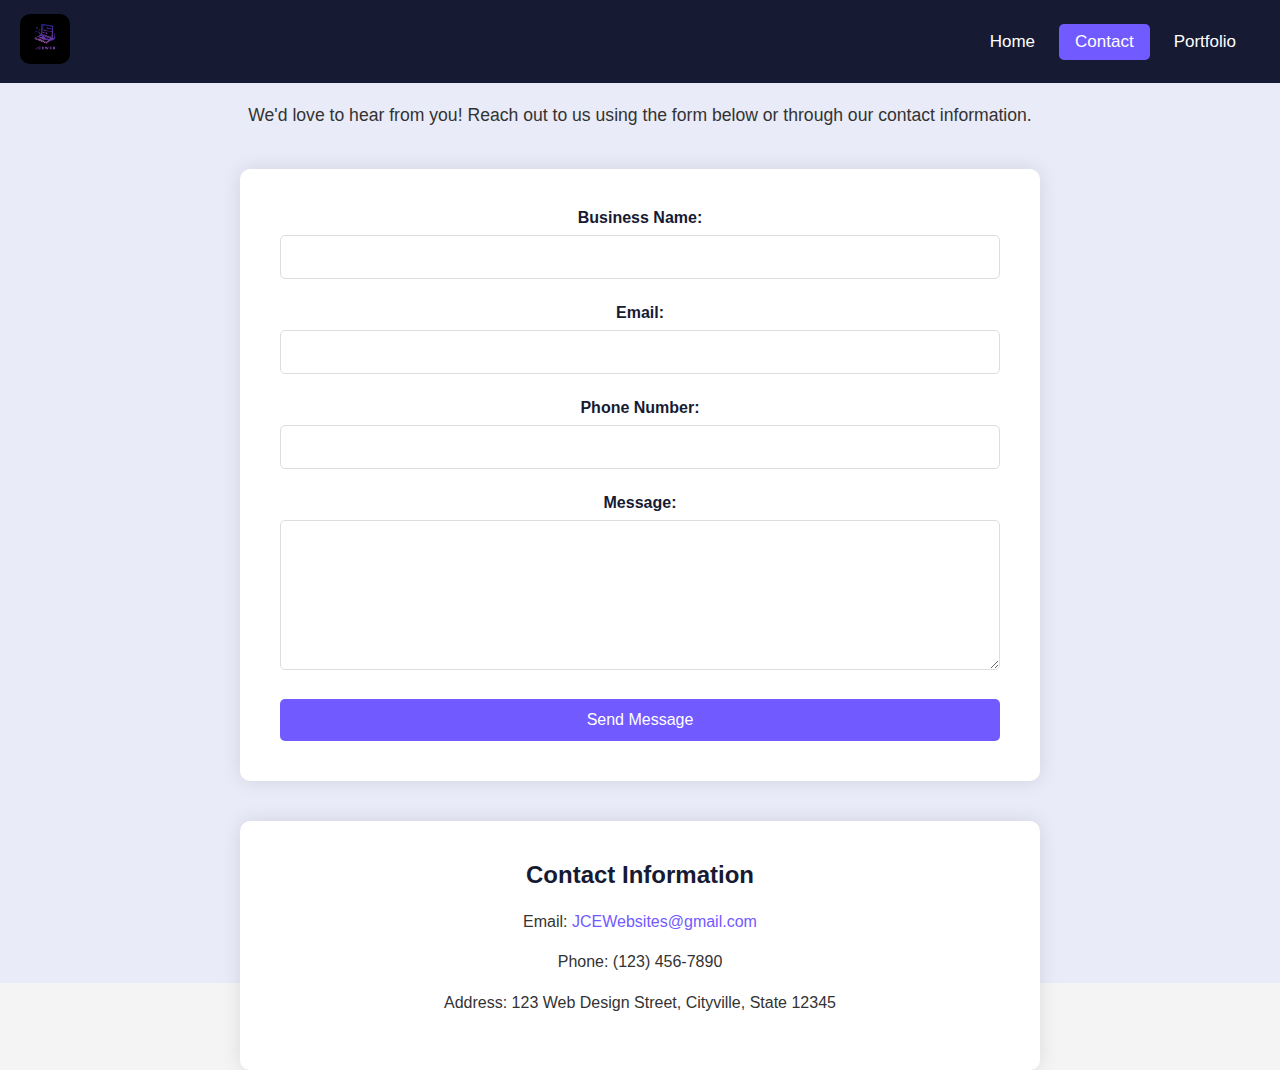
==== contact.html @ e1bae3a4 "Add files via upload" ====
<!DOCTYPE html>
<html lang="en">
<head>
  <meta charset="UTF-8">
  <meta name="viewport" content="width=device-width, initial-scale=1.0">
  <link rel="stylesheet" href="styles.css">
  <link rel="preconnect" href="https://fonts.googleapis.com">
  <link rel="preconnect" href="https://fonts.gstatic.com" crossorigin>
  <link href="https://fonts.googleapis.com/css2?family=Dancing+Script:wght@400..700&display=swap" rel="stylesheet">
  <title>Contact Us - JCEWeb</title>
</head>
<body>
  <div class="navbar" id="myNavbar">
    <a href="index.html" class="logo"><img src="logo.jpeg" alt="JCEWeb Logo"></a>
    <div class="nav-items">
      <a href="index.html">Home</a>
      <a href="contact.html" class="active">Contact</a>
      <a href="portfolio.html">Portfolio</a>
    </div>
    <a href="javascript:void(0);" class="icon" onclick="toggleNavbar()">
      &#9776;
    </a>
  </div>

  <div class="dropdown-content" id="dropdownContent">
    <a href="index.html">Home</a>
    <a href="contact.html" class="active">Contact</a>
    <a href="portfolio.html">Portfolio</a>
  </div>

  <section class="contact-page">
    <div class="content">
      <h1>Contact Us</h1>
      <p>We'd love to hear from you! Reach out to us using the form below or through our contact information.</p>
      
      <form class="contact-form" action="https://api.web3forms.com/submit" method="POST">
        <input type="hidden" name="access_key" value="a967bba9-4274-4d03-9307-8c45d96ecc7a">
        
        <div class="form-group">
          <label for="name">Business Name:</label>
          <input type="text" id="name" name="name" required>
        </div>
        
        <div class="form-group">
          <label for="email">Email:</label>
          <input type="email" id="email" name="email" required>
        </div>
        
        <div class="form-group">
          <label for="phone">Phone Number:</label>
          <input type="phone" id="phone" name="phone">
        </div>
        
        <div class="form-group">
          <label for="message">Message:</label>
          <textarea id="message" name="message" rows="4" required></textarea>
        </div>
        
        <button type="submit" class="cta">Send Message</button>
      </form>
  
      <div class="contact-info">
        <h2>Contact Information</h2>
        <p>Email: <a href="mailto:JCEWebsites@gmail.com">JCEWebsites@gmail.com</a></p>
        <p>Phone: (123) 456-7890</p>
        <p>Address: 123 Web Design Street, Cityville, State 12345</p>
      </div>
    </div>
  </section>
  
  <script>
    function toggleNavbar() {
      var x = document.getElementById("dropdownContent");
      if (x.style.maxHeight) {
        x.style.maxHeight = null;
      } else {
        x.style.maxHeight = x.scrollHeight + "px";
      }
    }
  </script>
</body>
</html>
---- styles.css ----
* {
	box-sizing: border-box;
	margin: 0;
	padding: 0;
  }
  
  body {
	font-family: Arial, sans-serif;
	background-color: #f4f4f4;
	color: #000;
	overflow-x: hidden;
  }
  
  .navbar {
	overflow: hidden;
	background-color: rgb(22, 27, 51);
	padding: 14px 20px;
	position: relative;
	z-index: 1;
	display: flex;
	justify-content: space-between;
	align-items: center;
  }
  
  .navbar .nav-items {
	display: flex;
  }
  
  .navbar a {
	color: #fff;
	text-align: center;
	padding: 14px 16px;
	text-decoration: none;
	font-size: 17px;
	transition: background-color 0.3s ease, color 0.3s ease;
	border-radius: 5px;  /* Add this line */
  }
  
  .navbar a:hover:not(.logo) {
	background-color: #ddd;
	color: black;
	border-radius: 5px;  /* Add this line */
  }
  
  .navbar a.active {
	background-color: rgb(113, 90, 255);
	color: white;
	border-radius: 5px;  /* Add this line */
  }
  
  .navbar a.logo {
	padding: 0;
  }
  
  .navbar a.logo img {
	width: 50px;
	height: 50px;
	border-radius: 10px;
  }
  
  .navbar a.icon {
	display: none;
  }
  
  .dropdown-content {
	display: none;
	background-color: rgb(22, 27, 51);
	width: 100%;
	overflow: hidden;
	transition: max-height 0.3s ease-out;
  }
  
  .dropdown-content a {
	float: none;
	color: #fff;
	padding: 12px 16px;
	text-decoration: none;
	display: block;
	text-align: left;
  }
  
  .dropdown-content a:hover {
	background-color: #ddd;
	color: black;
  }
  
  @media screen and (max-width: 650px) {
	.navbar a:not(.logo) {
	  display: none;
	}
  
	.navbar a.icon {
	  float: right;
	  display: block;
	}
  
	.navbar .logo {
	  float: left;
	}
  
	.dropdown-content {
	  display: block;
	  max-height: 0;
	}
  
	.dropdown-content a {
	  padding: 20px 16px; /* Increased spacing for mobile */
	}
  }
  
  @media screen and (min-width: 651px) {
	.navbar .nav-items a {
	  padding: 8px 16px; /* Reduced spacing for desktop */
	  margin-right: 8px; /* Slight distance between items */
	}
  
	.dropdown-content a {
	  padding: 8px 16px; /* Reduced spacing for desktop */
	  text-align: left;  /* Align items to the left */
	}
  }
  
  section {
	display: flex;
	justify-content: center;
	align-items: center;
	height: 100vh;
	padding: 20px;
	color: #000;
	text-align: center;
  }
  
  .introduction {
	background-color: rgb(254, 255, 254);
  }
  
  .hero {
	background-color: rgb(233, 235, 248);
  }
  
  .services-overview {
	background-color: rgb(254, 255, 254);
  }
  
  .portfolio-highlights {
	background-color: rgb(233, 235, 248);
  }
  
  .client-testimonials {
	background-color: rgb(254, 255, 254);
  }
  
  .hero .content {
	text-align: center;
  }
  
  .hero .cta {
	display: inline-block;
	padding: 10px 20px;
	margin-top: 20px;
	background-color: rgb(113, 90, 255);
	color: white;
	text-decoration: none;
	border-radius: 5px;
	transition: background-color 0.3s ease;
  }
  
  .hero .cta:hover {
	background-color: #028a50;
  }
  
  .services-overview ul {
	list-style: none;
	padding: 0;
  }
  
  .services-overview ul li {
	background: url('checkmark.png') no-repeat left center;
	background-size: 20px 20px;
	padding-left: 30px;
	margin-bottom: 10px;
  }
  
  .contact {
	padding: 20px;
	max-width: 800px;
	margin: 20px auto;
	background-color: rgb(254, 255, 254);
	box-shadow: 0 2px 4px rgba(0, 0, 0, 0.1);
  }
  
  .contact h2 {
	border-bottom: 2px solid rgb(113, 90, 255);
	padding-bottom: 10px;
  }
  
  .contact p {
	font-size: 1.1em;
  }
  
  .contact a {
	color: rgb(113, 90, 255);
	text-decoration: none;
  }
  
  .contact a:hover {
	text-decoration: underline;
  }
  
  /* Responsive Styles */
  @media (max-width: 768px) {
	.topnav a {
	  display: none;
	}
  
	.topnav a.icon {
	  display: block;
	  position: absolute;
	  right: 0;
	  top: 0;
	}
  
	.topnav.responsive {
	  position: relative;
	}
  
	.topnav.responsive a.icon {
	  position: relative;
	}
  
	.topnav.responsive a {
	  float: none;
	  display: block;
	  text-align: left;
	}
  
	.topnav.responsive .logo {
	  float: none;
	}
  
	.heading h1 {
	  font-size: 2em;
	}
  
	.heading h3 {
	  font-size: 1em;
	}
  
	.services, .contact {
	  padding: 10px;
	}
  
	.services ul li {
	  background-size: 15px 15px;
	  padding-left: 25px;
	}
  }

  .portfolio {
	display: flex;
	flex-direction: column;
	align-items: center;
	padding: 20px;
  }
  
  .portfolio h1 {
	text-align: center;
	margin-bottom: 20px;
	font-size: clamp(1.5rem, 5vw, 2.5rem);
	color: rgb(22, 27, 51);
  }
  
  .portfolio-container {
	display: flex;
	flex-wrap: wrap;
	justify-content: center;
	gap: 20px;
	padding: 20px;
  }
  
  .portfolio-item {
	width: calc(100% / 3 - 40px); /* Adjusted width to be responsive */
	height: 200px; /* Fixed height */
	overflow: hidden;
	border-radius: 10px;
	position: relative;
	transition: all 0.3s ease;
  }
  
  .portfolio-item img {
	width: 100%;
	height: 100%;
	object-fit: cover;
	transition: all 0.3s ease;
  }
  
  .portfolio-item:hover {
	transform: scale(1.05);
	box-shadow: 0 0 20px rgba(113, 90, 255, 0.5);
  }
  
  .portfolio-item:hover img {
	filter: brightness(0.7);
  }
  
  .portfolio-item::after {
	content: attr(data-title);
	position: absolute;
	bottom: 0;
	left: 0;
	width: 100%;
	padding: 10px;
	background-color: rgba(22, 27, 51, 0.8);
	color: white;
	font-size: 16px;
	text-align: center;
	opacity: 0;
	transition: opacity 0.3s ease;
  }
  
  .portfolio-item:hover::after {
	opacity: 1;
  }
  
  /* Media Queries for Responsiveness */
  @media (max-width: 1024px) {
	.portfolio-item {
	  width: calc(50% - 40px); /* Adjusted width for tablets */
	}
  }
  
  @media (max-width: 768px) {
	.portfolio-item {
	  width: calc(100% - 40px); /* Adjusted width for mobile devices */
	}
  
	.portfolio h1 {
	  font-size: 2em;
	}
  }
  
  @media (max-width: 480px) {
	.portfolio h1 {
	  font-size: 1.5em;
	}
  }

  .contact-page {
	display: flex;
	flex-direction: column;
	background-color: rgb(233, 235, 248);
	padding: 60px 20px 40px; /* Added padding, including top padding for spacing from the navbar */
	box-sizing: border-box;
  }
  
  .contact-page .content {
	max-width: 800px;
	width: 100%;
	margin: auto; /* Center the content */
  }
  
  .contact-page h1 {
	font-size: clamp(2rem, 5vw, 3rem);
	color: rgb(22, 27, 51);
	margin-bottom: 30px;
	text-align: center;
  }
  
  .contact-page > .content > p {
	font-size: 1.1rem;
	line-height: 1.6;
	color: #333;
	margin-bottom: 40px;
	text-align: center;
  }
  
  .contact-form {
	background-color: white;
	padding: 40px;
	border-radius: 10px;
	box-shadow: 0 0 20px rgba(0, 0, 0, 0.1);
	margin-bottom: 40px;
  }
  
  .form-group {
	margin-bottom: 25px;
  }
  
  .form-group label {
	display: block;
	margin-bottom: 8px;
	color: rgb(22, 27, 51);
	font-weight: bold;
	font-size: 1rem;
  }
  
  .form-group input,
  .form-group textarea {
	width: 100%;
	padding: 12px;
	border: 1px solid #ddd;
	border-radius: 5px;
	font-size: 1rem;
	transition: border-color 0.3s ease;
  }
  
  .form-group input:focus,
  .form-group textarea:focus {
	outline: none;
	border-color: rgb(113, 90, 255);
  }
  
  .form-group textarea {
	height: 150px;
	resize: vertical;
  }
  
  .contact-form .cta {
	background-color: rgb(113, 90, 255);
	color: white;
	border: none;
	padding: 12px 24px;
	font-size: 1rem;
	border-radius: 5px;
	cursor: pointer;
	transition: background-color 0.3s ease;
	display: block;
	width: 100%;
	margin-top: 10px;
  }
  
  .contact-form .cta:hover {
	background-color: #5142b8;
  }
  
  .contact-info {
	background-color: white;
	padding: 40px;
	border-radius: 10px;
	box-shadow: 0 0 20px rgba(0, 0, 0, 0.1);
  }
  
  .contact-info h2 {
	color: rgb(22, 27, 51);
	margin-bottom: 20px;
	font-size: 1.5rem;
	text-align: center;
  }
  
  .contact-info p {
	margin-bottom: 15px;
	font-size: 1rem;
	line-height: 1.6;
	color: #333;
  }
  
  .contact-info a {
	color: rgb(113, 90, 255);
	text-decoration: none;
	transition: color 0.3s ease;
  }
  
  .contact-info a:hover {
	color: #5142b8;
	text-decoration: underline;
  }
  
  @media (max-width: 768px) {
	.contact-page {
	  padding: 40px 20px; /* Reduced padding for smaller screens */
	}
  
	.contact-form,
	.contact-info {
	  padding: 30px; /* Adjusted padding for smaller screens */
	}
  
	.contact-page h1 {
	  font-size: 2rem;
	  margin-bottom: 20px;
	}
  
	.contact-page > .content > p {
	  font-size: 1rem;
	  margin-bottom: 30px;
	}
  
	.form-group {
	  margin-bottom: 20px;
	}
  
	.contact-info h2 {
	  font-size: 1.3rem;
	}
  }
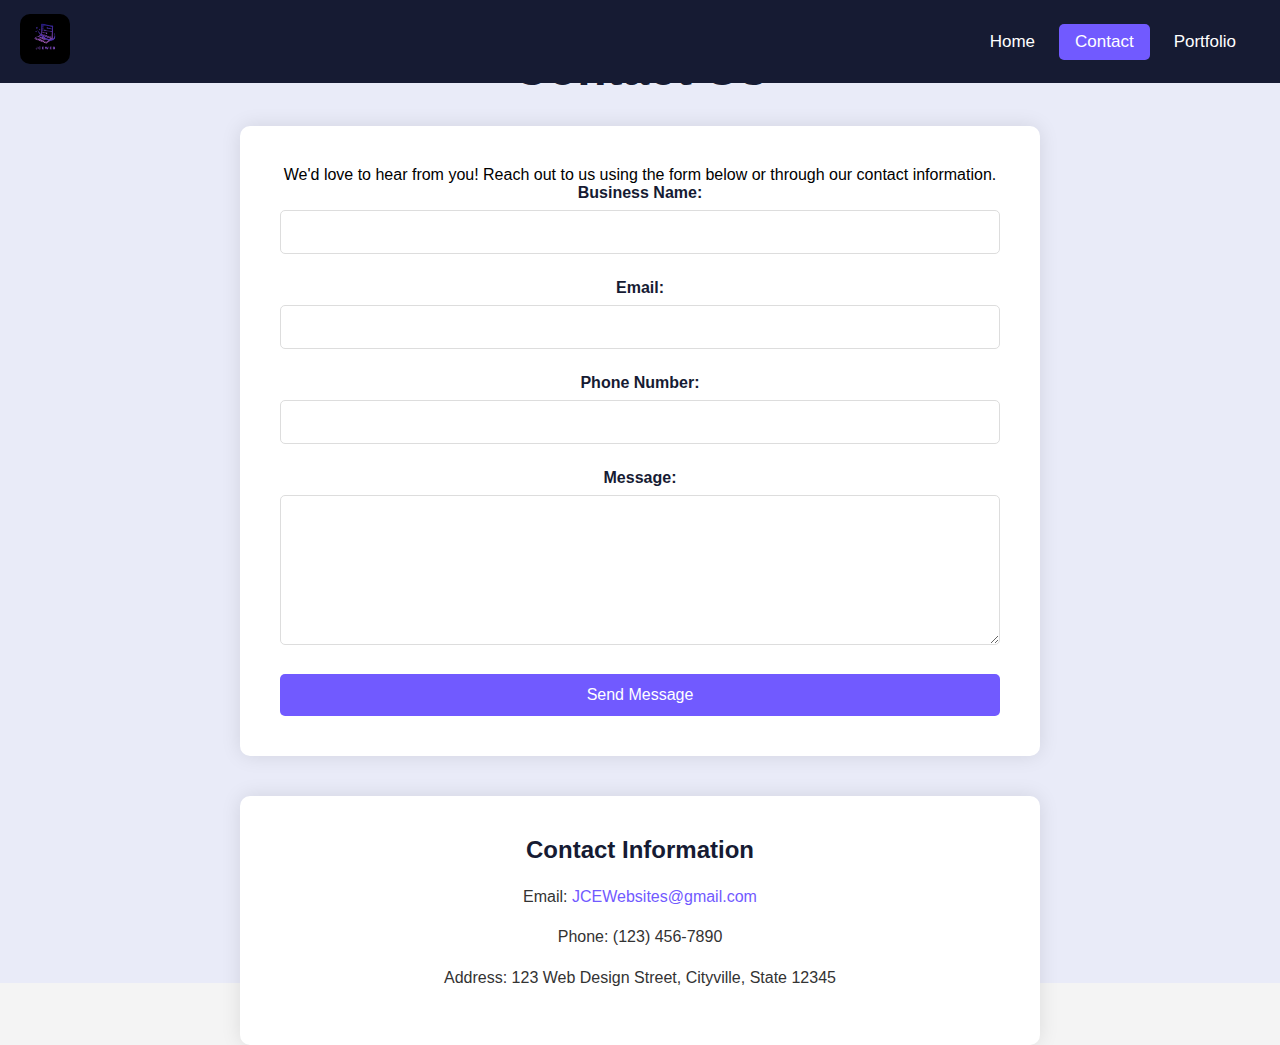
==== commit 1f41d4ff: "Update contact.html" ====
--- a/contact.html
+++ b/contact.html
@@ -31,11 +31,11 @@
   <section class="contact-page">
     <div class="content">
       <h1>Contact Us</h1>
-      <p>We'd love to hear from you! Reach out to us using the form below or through our contact information.</p>
+      
       
       <form class="contact-form" action="https://api.web3forms.com/submit" method="POST">
         <input type="hidden" name="access_key" value="a967bba9-4274-4d03-9307-8c45d96ecc7a">
-        
+        <p>We'd love to hear from you! Reach out to us using the form below or through our contact information.</p>
         <div class="form-group">
           <label for="name">Business Name:</label>
           <input type="text" id="name" name="name" required>
@@ -79,4 +79,4 @@
     }
   </script>
 </body>
-</html>+</html>
--- a/styles.css
+++ b/styles.css
@@ -10,6 +10,7 @@
 	color: #000;
 	overflow-x: hidden;
   }
+
   
   .navbar {
 	overflow: hidden;
@@ -132,6 +133,7 @@
   
   .introduction {
 	background-color: rgb(254, 255, 254);
+	color: red;
   }
   
   .hero {
@@ -151,7 +153,7 @@
   }
   
   .hero .content {
-	text-align: center;
+	text-align: left;
   }
   
   .hero .cta {
@@ -494,4 +496,4 @@
 	}
   }
   
-  +  
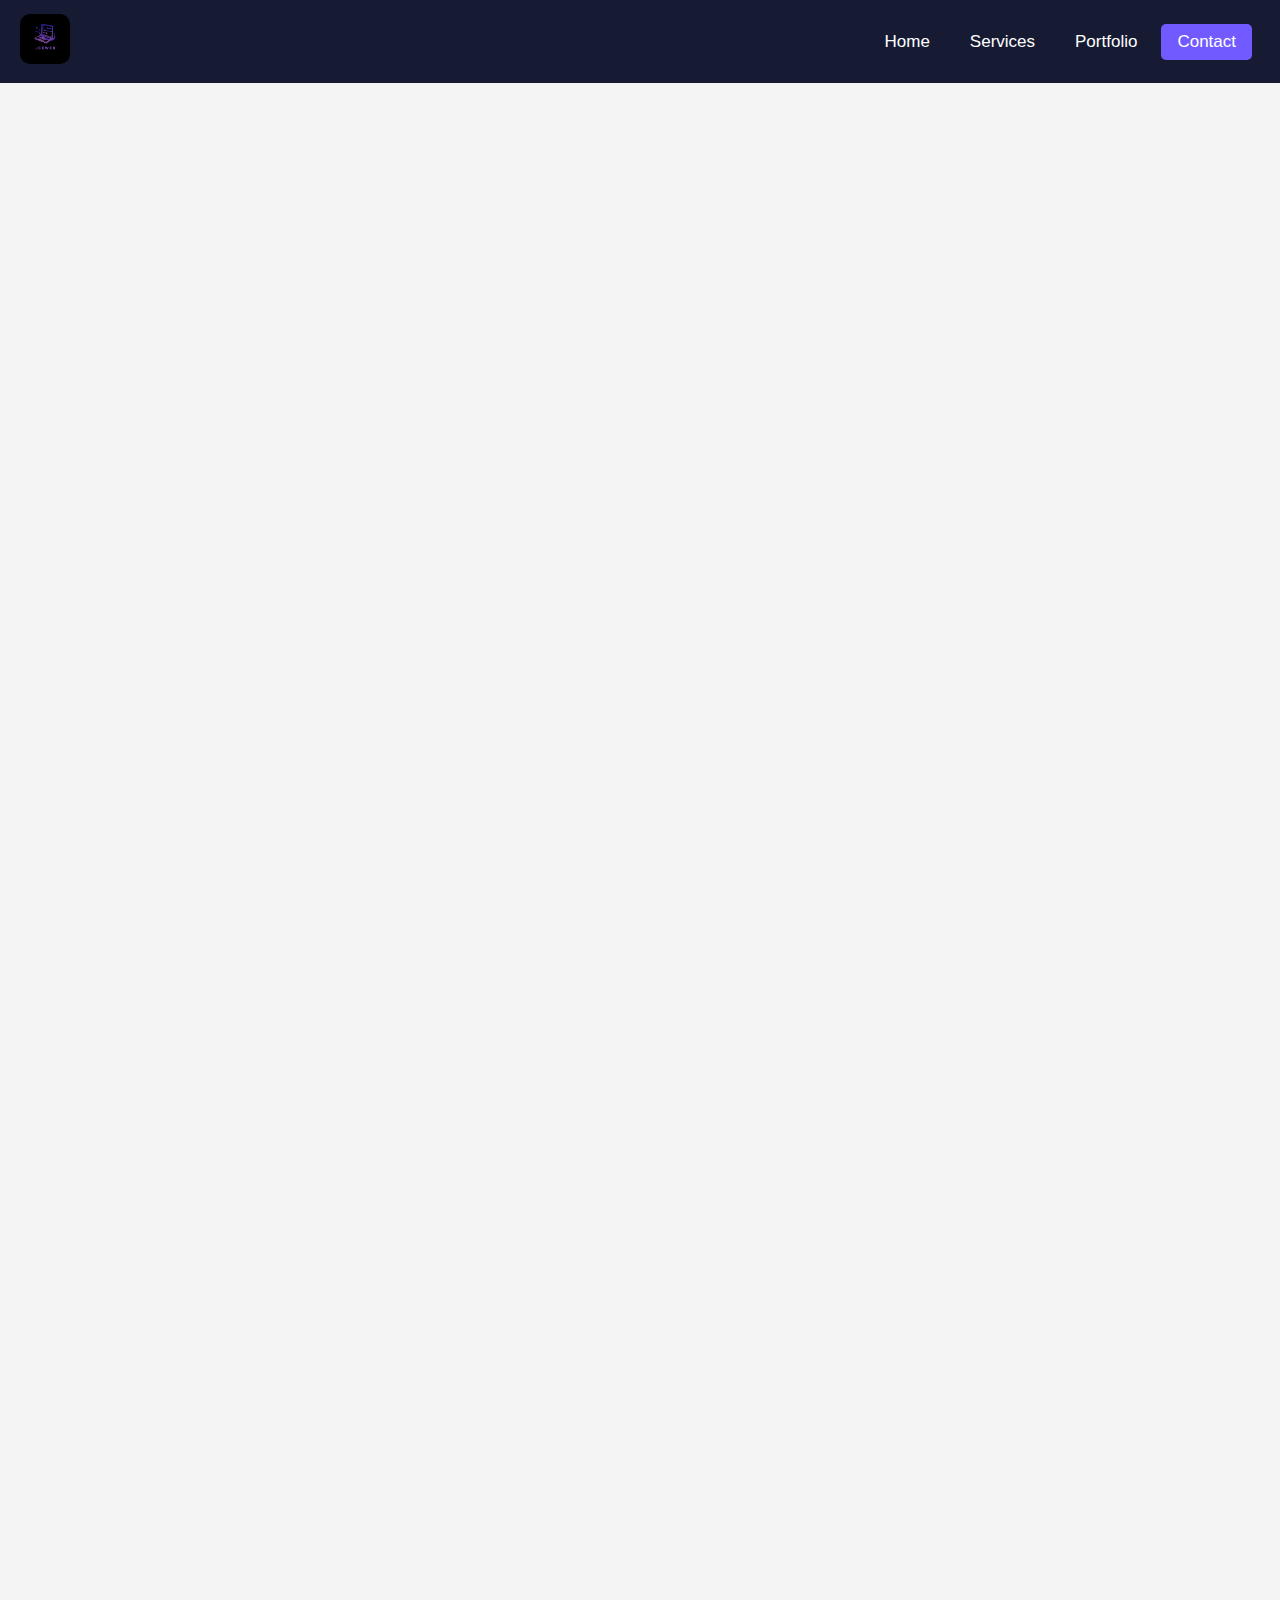
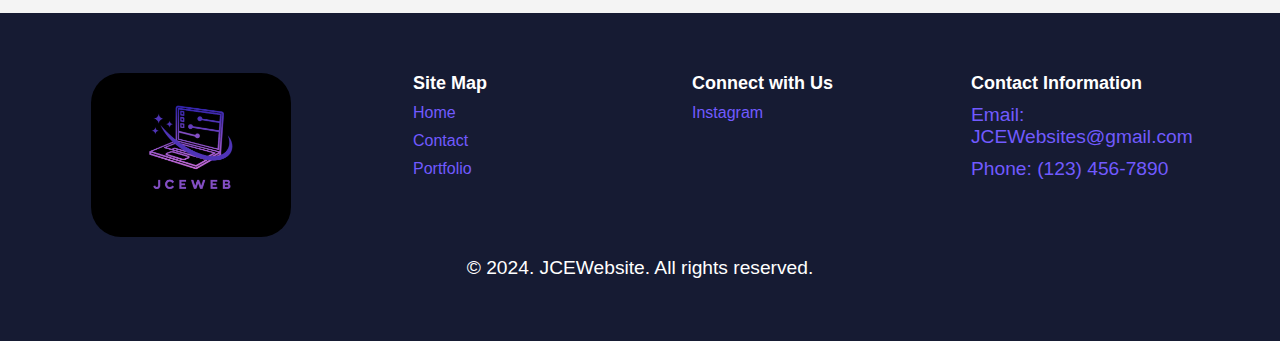
==== commit 72f9ab43: "Add files via upload" ====
--- a/contact.html
+++ b/contact.html
@@ -14,8 +14,9 @@
     <a href="index.html" class="logo"><img src="logo.jpeg" alt="JCEWeb Logo"></a>
     <div class="nav-items">
       <a href="index.html">Home</a>
+      <a href="services.html">Services</a>
+      <a href="portfolio.html">Portfolio</a>
       <a href="contact.html" class="active">Contact</a>
-      <a href="portfolio.html">Portfolio</a>
     </div>
     <a href="javascript:void(0);" class="icon" onclick="toggleNavbar()">
       &#9776;
@@ -31,8 +32,6 @@
   <section class="contact-page">
     <div class="content">
       <h1>Contact Us</h1>
-      
-      
       <form class="contact-form" action="https://api.web3forms.com/submit" method="POST">
         <input type="hidden" name="access_key" value="a967bba9-4274-4d03-9307-8c45d96ecc7a">
         <p>We'd love to hear from you! Reach out to us using the form below or through our contact information.</p>
@@ -40,33 +39,65 @@
           <label for="name">Business Name:</label>
           <input type="text" id="name" name="name" required>
         </div>
-        
         <div class="form-group">
           <label for="email">Email:</label>
           <input type="email" id="email" name="email" required>
         </div>
-        
         <div class="form-group">
           <label for="phone">Phone Number:</label>
           <input type="phone" id="phone" name="phone">
         </div>
-        
         <div class="form-group">
           <label for="message">Message:</label>
           <textarea id="message" name="message" rows="4" required></textarea>
         </div>
-        
         <button type="submit" class="cta">Send Message</button>
       </form>
-  
       <div class="contact-info">
         <h2>Contact Information</h2>
         <p>Email: <a href="mailto:JCEWebsites@gmail.com">JCEWebsites@gmail.com</a></p>
         <p>Phone: (123) 456-7890</p>
-        <p>Address: 123 Web Design Street, Cityville, State 12345</p>
       </div>
     </div>
   </section>
+
+  <footer class="larger-footer">
+    <div class="footer-container">
+      <img src="logo.jpeg"  alt="JCEWeb Logo" class="footer-logo">
+      
+      <!-- Page Links -->
+      <div class="footer-section">
+        <h3>Site Map</h3>
+        <ul>
+          <li><a href="index.html">Home</a></li>
+          <li><a href="contact.html">Contact</a></li>
+          <li><a href="Portfolio.html">Portfolio</a></li>
+        </ul>
+      </div>
+  
+      <!-- Social Media Links -->
+      <div class="footer-section">
+        <h3>Connect with Us</h3>
+        <ul>
+          <li><a href="https://instagram.com">Instagram</a></li>
+          <!-- Add more social media if needed -->
+        </ul>
+      </div>
+  
+      <!-- Contact Information -->
+      <div class="footer-section">
+        <h3>Contact Information</h3>
+        <p>Email: <a href="mailto:JCEWebsites@gmail.com">JCEWebsites@gmail.com</a></p>
+        <p>Phone: (123) 456-7890</p>
+      
+      </div>
+    </div>
+  
+    <!-- Additional Footer Information -->
+    <div class="footer-bottom">
+      <p>&copy; 2024. JCEWebsite. All rights reserved.</p>
+    </div>
+  </footer>
   
   <script>
     function toggleNavbar() {
--- a/styles.css
+++ b/styles.css
@@ -69,6 +69,8 @@
 	width: 100%;
 	overflow: hidden;
 	transition: max-height 0.3s ease-out;
+	border-bottom-left-radius: 10px;
+	border-bottom-right-radius: 10px ;
   }
   
   .dropdown-content a {
@@ -107,6 +109,11 @@
 	.dropdown-content a {
 	  padding: 20px 16px; /* Increased spacing for mobile */
 	}
+
+	.dropdown-content a.active {
+		color: rgb(113, 90, 255);
+		font-weight: bold;
+	}
   }
   
   @media screen and (min-width: 651px) {
@@ -129,59 +136,101 @@
 	padding: 20px;
 	color: #000;
 	text-align: center;
-  }
-  
-  .introduction {
-	background-color: rgb(254, 255, 254);
-	color: red;
+	opacity: 0;
+  	animation: fadeIn 0.6s ease-out forwards;
+}
+
+@keyframes fadeIn {
+  to {
+    opacity: 1;
+  }
+}
+
+  
+.portfolio-highlights {
+  background-color: rgb(254, 255, 254);
+}
+
+
+  
+  .client-testimonials {
+	background-color: rgb(233, 235, 248);
   }
   
   .hero {
-	background-color: rgb(233, 235, 248);
-  }
-  
-  .services-overview {
-	background-color: rgb(254, 255, 254);
-  }
-  
-  .portfolio-highlights {
-	background-color: rgb(233, 235, 248);
-  }
-  
-  .client-testimonials {
-	background-color: rgb(254, 255, 254);
-  }
-  
-  .hero .content {
-	text-align: left;
-  }
-  
-  .hero .cta {
-	display: inline-block;
-	padding: 10px 20px;
-	margin-top: 20px;
-	background-color: rgb(113, 90, 255);
-	color: white;
-	text-decoration: none;
-	border-radius: 5px;
-	transition: background-color 0.3s ease;
-  }
-  
-  .hero .cta:hover {
-	background-color: #028a50;
-  }
-  
-  .services-overview ul {
-	list-style: none;
-	padding: 0;
-  }
-  
-  .services-overview ul li {
-	background: url('checkmark.png') no-repeat left center;
-	background-size: 20px 20px;
-	padding-left: 30px;
-	margin-bottom: 10px;
-  }
+    display: flex;
+    flex-wrap: wrap;
+    justify-content: space-between;
+    align-items: center;
+    background-color: rgb(233, 235, 248);
+    color: black;
+    padding: 2rem;
+	
+	
+}
+
+.hero-content {
+    flex: 1 1 40%;
+    max-width: 600px;
+}
+
+.hero-image {
+    flex: 1 1 50%;
+    max-width: 500px;
+}
+
+.hero-image img {
+    max-width: 100%;
+    height: auto;
+}
+
+h1 {
+    font-size: 3rem;
+    margin-bottom: 1rem;
+}
+
+p {
+    font-size: 1.2rem;
+    margin-bottom: 2rem;
+}
+
+.start-project-btn {
+    background-color: rgb(113, 90, 255);
+    color: #fff;
+    border: none;
+    padding: 0.8rem 1.6rem;
+    font-size: 1rem;
+    cursor: pointer;
+    transition: background-color 0.3s ease;
+}
+
+.start-project-btn:hover {
+    background-color:rgb(130, 160, 249);
+}
+
+/* Media queries for responsive layout */
+@media screen and (max-width: 768px) {
+    .hero {
+        text-align: center;
+		height: 120vh;
+    }
+
+    .hero-content,
+    .hero-image {
+        flex: 1 1 100%;
+        max-width: 100%;
+    }
+
+    .hero-image {
+        margin-top: 2rem;
+
+    }
+}
+
+.highlight {
+    color: rgb(113, 90, 255); /* Light blue color */
+}
+  
   
   .contact {
 	padding: 20px;
@@ -263,7 +312,16 @@
 	flex-direction: column;
 	align-items: center;
 	padding: 20px;
-  }
+    	opacity: 0;
+  	animation: fadeIn 0.6s ease-out forwards;
+	margin-bottom: 100px;
+}
+
+@keyframes fadeIn {
+  to {
+    opacity: 1;
+  }
+}
   
   .portfolio h1 {
 	text-align: center;
@@ -348,11 +406,8 @@
   }
 
   .contact-page {
-	display: flex;
-	flex-direction: column;
 	background-color: rgb(233, 235, 248);
-	padding: 60px 20px 40px; /* Added padding, including top padding for spacing from the navbar */
-	box-sizing: border-box;
+	height: 170vh;
   }
   
   .contact-page .content {
@@ -372,7 +427,7 @@
 	font-size: 1.1rem;
 	line-height: 1.6;
 	color: #333;
-	margin-bottom: 40px;
+	margin-bottom: 20px;
 	text-align: center;
   }
   
@@ -386,11 +441,12 @@
   
   .form-group {
 	margin-bottom: 25px;
+	margin-top: 25px;
   }
   
   .form-group label {
 	display: block;
-	margin-bottom: 8px;
+	margin-bottom: 16px;
 	color: rgb(22, 27, 51);
 	font-weight: bold;
 	font-size: 1rem;
@@ -496,4 +552,121 @@
 	}
   }
   
-  
+
+  .larger-footer {
+	background-color: rgb(22, 27, 51);
+	padding: 30px;
+	color: #fff; 
+  }
+
+  .footer-container {
+	display: flex;
+	flex-wrap: wrap; 
+	justify-content: space-around;
+	align-items: flex-start;
+	margin-top: 30px;
+  }
+
+  .footer-logo img {
+	max-width: 100px; 
+	height: auto;
+	margin-right: 20px; 
+  }
+
+  .footer-section {
+	flex: 1;
+	margin-bottom: 20px;
+  }
+
+  .footer-section h3 {
+	font-size: 18px; 
+	color: white; 
+	text-shadow:#000;
+  }
+
+  .footer-section ul {
+	list-style: none;
+	padding: 0;
+	margin: 0;
+  }
+
+  .footer-section ul li {
+	margin-top: 10px;
+	margin-bottom: 10px; 
+  }
+
+  .footer-section a {
+	color: rgb(113, 90, 255); 
+	text-decoration: none; 
+  }
+
+  .footer-section p {
+	color: rgb(113, 90, 255); 
+	margin-top: 10px; 
+	margin-bottom: 10px;
+  }
+
+  .social-links {
+	list-style: none;
+	padding: 0;
+	display: flex;
+	
+  }
+
+  .social-links img {
+	width: 30px; 
+	height: auto;
+	margin-right: 10px; 
+  }
+
+  .footer-bottom {
+	margin-top: 20px; 
+	text-align: center;
+	color: #fff; 
+  }
+
+  .footer-logo{
+	max-width: 200px;
+	margin-left: 5%;
+	margin-right: 10%;
+	border-radius: 30px
+  }
+
+
+  /* Media query for smaller screens */
+  @media screen and (max-width: 600px) {
+	.footer-container {
+	  margin-top: 20px;
+	  flex-direction: column;
+	  align-items: center;
+	}
+
+	.footer-section {
+	  text-align: center;
+	  margin-top: 50px;
+	  order: 1; 
+	}
+
+	.social-links {
+	  order: 2; 
+	  margin-top: 10px; 
+	  align-self: center;
+	}
+
+	.footer-bottom {
+	  order: 3; 
+	  margin-top: 20px; 
+	}
+
+	.footer-logo {
+	  align-self: center;
+	  order: 0; 
+	  max-width: 200px;
+	}
+
+	.footer-logo img {
+	  display: block; 
+	}
+
+  }
+  